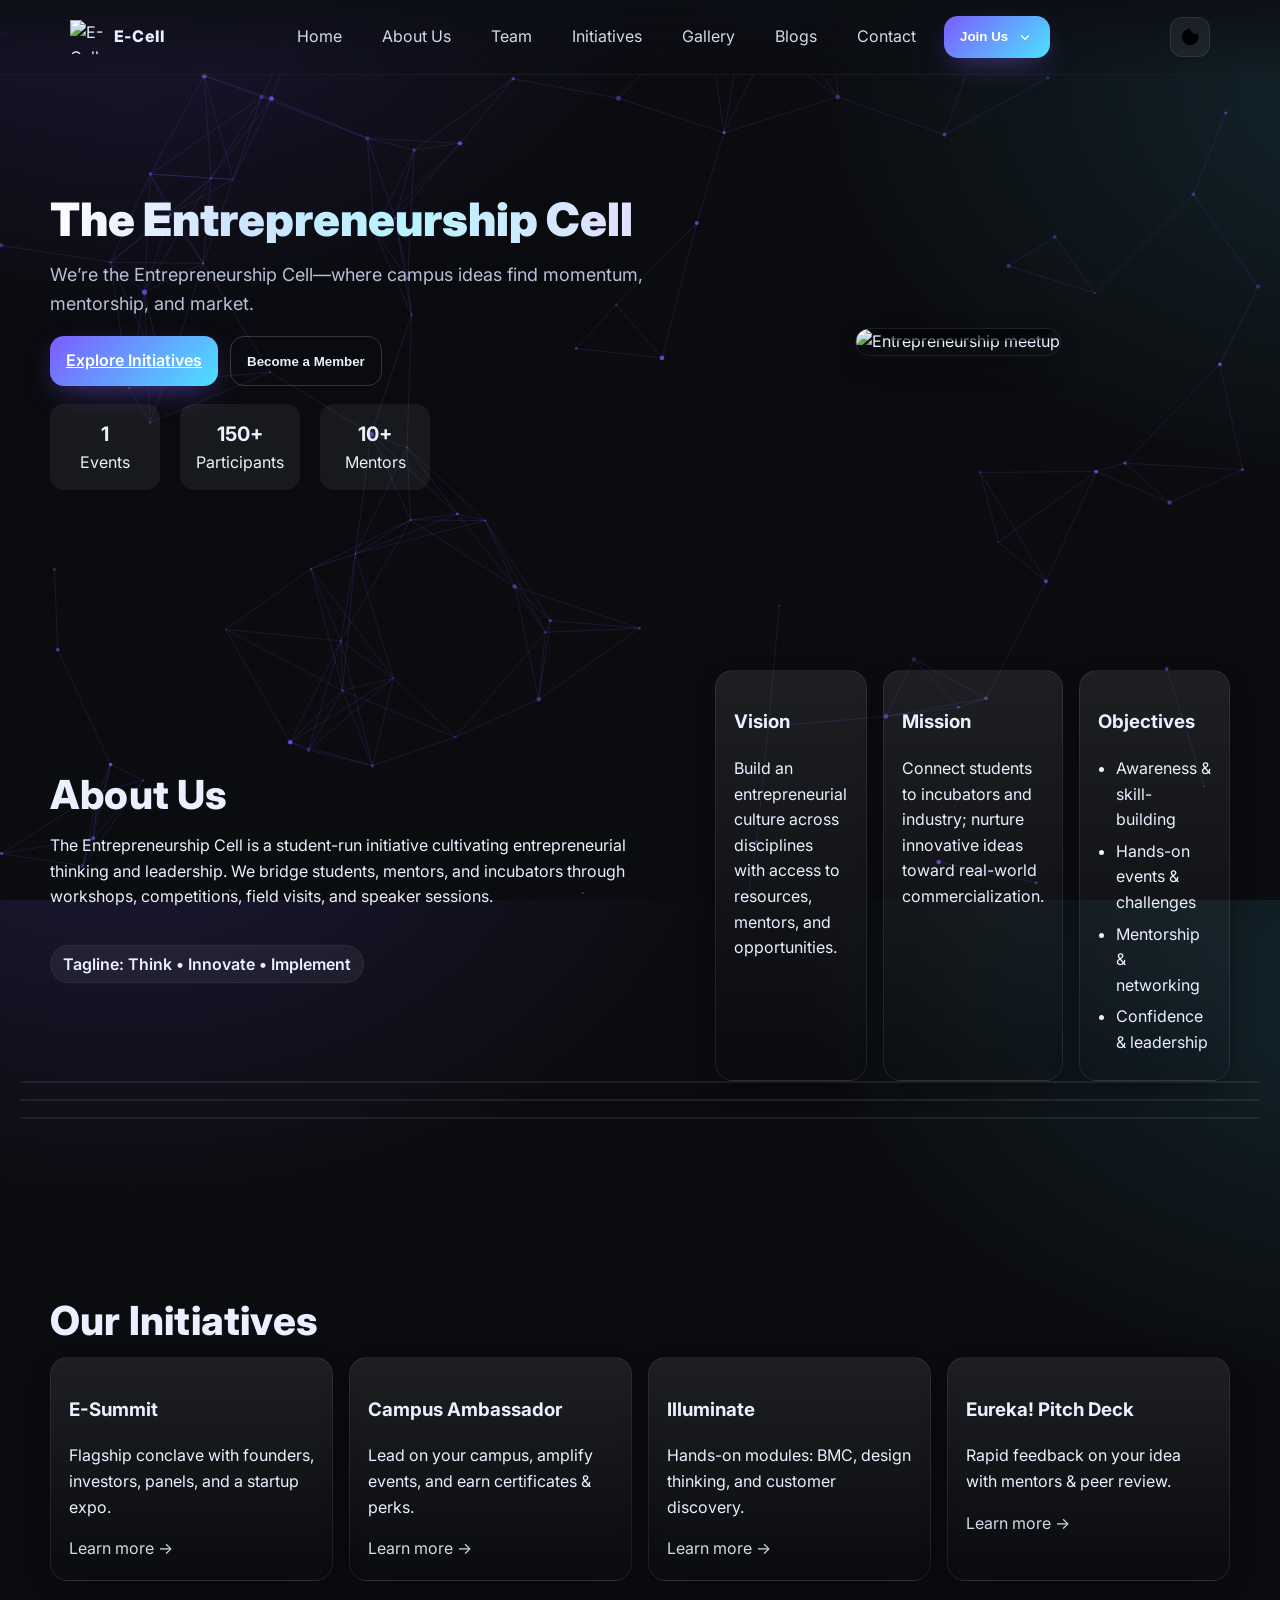
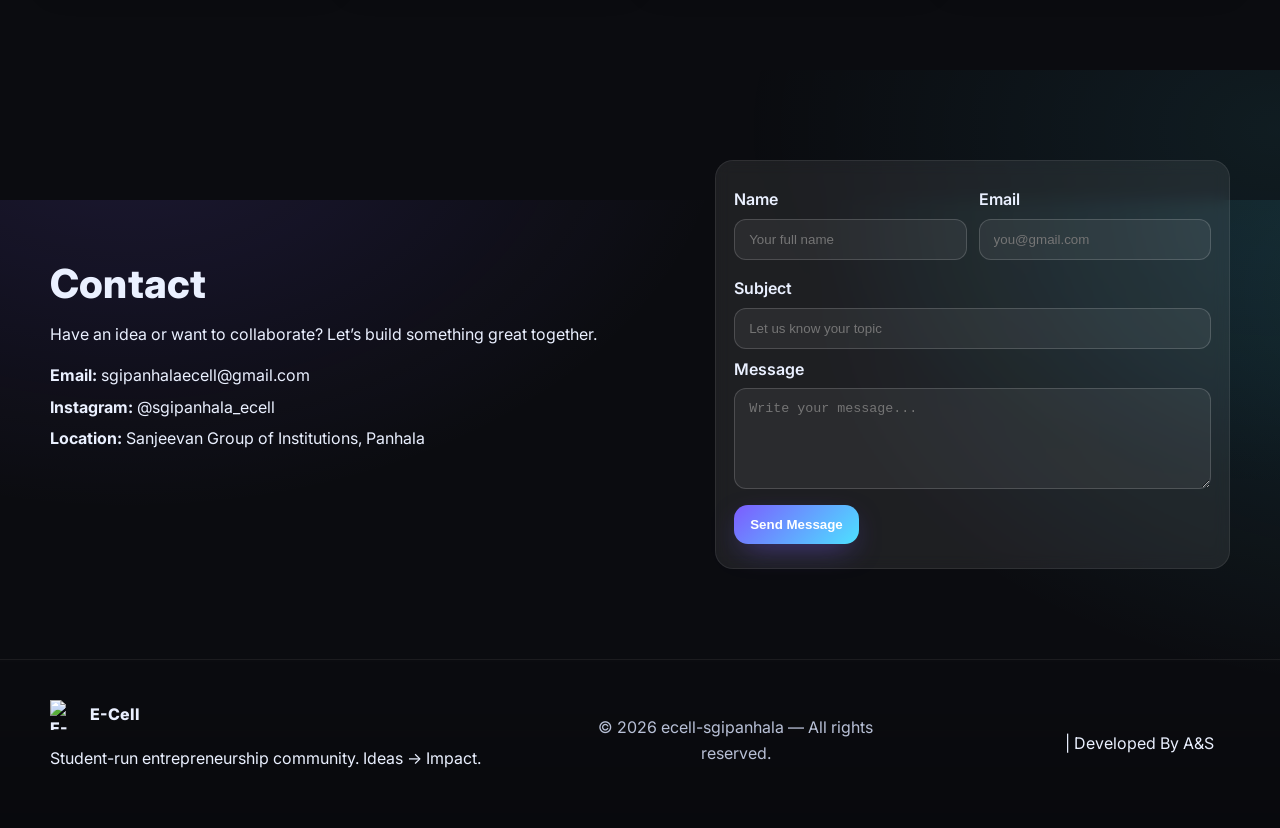
==== index.html @ 6996efe9 "ecell-web" ====
<!DOCTYPE html>
<html lang="en">
<head>
  <meta charset="utf-8" />
  <meta name="viewport" content="width=device-width,initial-scale=1" />
  <title>E-Cell | SGI Panhala </title>
  <meta name="description" content="Entrepreneurship Cell — nurturing innovators, building founders." />
  <link rel="preconnect" href="https://fonts.gstatic.com" crossorigin>
  <link href="https://fonts.googleapis.com/css2?family=Inter:wght@300;400;500;600;700;800&family=Plus+Jakarta+Sans:wght@400;500;600;700;800&display=swap" rel="stylesheet">
  <link rel="stylesheet" href="styabout.css" />
  <link rel="icon" href="https://akcloud2025data.2kool4u.net/img/logo.jpeg" />
</head>

<body>
  <!-- Preloader -->
  <div id="preloader" aria-hidden="true">
    <div class="preloader-inner">
      <div class="logo-spin">
        <!-- Replace with your logo -->
        <img src="https://sgipanhalae-cell.wuaze.com/img/logo.jpeg" alt="E-Cell Logo" />
      </div>
      <div class="bar"><span></span></div>
      <p>Launching ideas…</p>
    </div>
  </div>

  <!-- Background Particles -->
  <canvas id="bg-particles" aria-hidden="true"></canvas>

  <!-- Header / Navbar -->
  <header class="site-header">
    <div class="nav-wrap">
      <a href="#home" class="brand">
        <img src="https://akcloud2025data.2kool4u.net/img/logo.jpeg" alt="E-Cell" class="brand-logo" />
        <span class="brand-text">E-Cell</span>
      </a>

      <nav id="nav" class="nav">
        <a href="#home" class="nav-link">Home</a>
        <a href="#about" class="nav-link">About Us</a>
        <a href="https://ecell-sgipanhala.wuaze.com" class="nav-link">Team</a>
        <a href="#initiatives" class="nav-link">Initiatives</a>
        <a href="html/Gallery/Gallery.html" class="nav-link">Gallery</a>
        <a href="html/Blog/Blog.html" class="nav-link">Blogs</a>
        <a href="#contact" class="nav-link">Contact</a>

        <!-- Join dropdown -->
        <div class="dropdown">
          <button class="btn btn-primary dropdown-toggle" id="joinDropdown" aria-expanded="false">
            Join Us
            <svg viewBox="0 0 24 24" class="icon"><path d="M7 10l5 5 5-5"/></svg>
          </button>
          <div class="dropdown-menu" aria-labelledby="joinDropdown">
            <button class="dropdown-item" data-open-auth="login">Login</button>
            <button class="dropdown-item" data-open-auth="register">Register</button>
          </div>
        </div>
      </nav>

      <div class="header-actions">
        <button id="themeToggle" class="icon-btn" aria-label="Toggle theme" title="Toggle theme">
          <svg viewBox="0 0 24 24" class="icon theme-icon">
            <path d="M12 3a9 9 0 108.485 5.657A7 7 0 0112 3z"/>
          </svg>
        </button>

        <button id="hamburger" class="icon-btn hamburger" aria-label="Open menu">
          <span></span><span></span><span></span>
        </button>
      </div>
    </div>
  </header>

  <!-- Hero -->
  <section id="home" class="section hero" data-reveal>
    <div class="hero-inner container">
      <div class="hero-content">
        <h1 class="gradient-title">
     The Entrepreneurship Cell 
        </h1>
        <p class="lead">
          We’re the Entrepreneurship Cell—where campus ideas find momentum, mentorship, and market.
        </p>
        <div class="hero-cta">
          <a href="#initiatives" class="btn btn-primary">Explore Initiatives</a>
          <button class="btn btn-ghost" data-open-auth="register">Become a Member</button>
        </div>
        <ul class="hero-stats">
          <li><strong>1</strong><span>Events</span></li>
          <li><strong>150+</strong><span>Participants</span></li>
          <li><strong>10+</strong><span>Mentors</span></li>
        </ul>
      </div>
      <div class="hero-visual">
        <!-- Suggestion: replace with a campus/e-summit photo -->
        <div class="hero-card tilt" data-reveal>
          <img src="https://akcloud2025data.2kool4u.net/img/logo.jpeg" alt="Entrepreneurship meetup" />
          <div class="badge">Think. Innovate. <span>Implement.</span></div>
        </div>
      </div>
    </div>
  </section>

  <!-- About -->
  <section id="about" class="section" data-reveal>
    <div class="container grid-2">
      <div>
        <h2 class="section-title">About Us</h2>
        <p>
          The Entrepreneurship Cell is a student-run initiative cultivating entrepreneurial thinking and leadership.
          We bridge students, mentors, and incubators through workshops, competitions, field visits, and speaker sessions.
        </p>
        <!--<div class="pill-list">
          <span class="pill">Vision: A thriving campus startup ecosystem</span>
          <span class="pill">Mission: From ideas to impact</span> -->
          <br>
          <span class="pill">Tagline: Think • Innovate • Implement</span>
        </div>
        <div class="cards trio">
          <article class="info-card" data-reveal>
            <h3>Vision</h3>
            <p>Build an entrepreneurial culture across disciplines with access to resources, mentors, and opportunities.</p>
          </article>
          <article class="info-card" data-reveal>
            <h3>Mission</h3>
            <p>Connect students to incubators and industry; nurture innovative ideas toward real-world commercialization.</p>
          </article>
          <article class="info-card" data-reveal>
            <h3>Objectives</h3>
            <ul class="checklist">
              <li>Awareness & skill-building</li>
              <li>Hands-on events & challenges</li>
              <li>Mentorship & networking</li>
              <li>Confidence & leadership</li>
            </ul>
          </article>
        </div>
      </div>
      <div class="about-media">
        <div class="stacked-photos">
          <img src="" alt="" data-reveal />
          <img src="assets/about-2.jpg" alt="" data-reveal />
          <img src="assets/about-3.jpg" alt="" data-reveal />
        </div>
      </div>
    </div>
  </section>

  <!-- Initiatives -->
  <section id="initiatives" class="section" data-reveal>
    <div class="container">
      <h2 class="section-title"> Our Initiatives</h2>
      <div class="cards quad">
        <article class="initiative-card tilt" data-reveal>
          <h3>E-Summit</h3>
          <p>Flagship conclave with founders, investors, panels, and a startup expo.</p>
          <a href="https://www.ecell.in/esummit/events" class="text-link">Learn more →</a>
        </article>
        <article class="initiative-card tilt" data-reveal>
          <h3>Campus Ambassador</h3>
          <p>Lead on your campus, amplify events, and earn certificates & perks.</p>
          <a href="#" class="text-link">Learn more →</a>
        </article>
        <article class="initiative-card tilt" data-reveal>
          <h3>Illuminate</h3>
          <p>Hands-on modules: BMC, design thinking, and customer discovery.</p>
          <a href="https://www.ecell.in/illuminate/#about" class="text-link">Learn more →</a>
        </article>
        <article class="initiative-card tilt" data-reveal>     
          <h3>Eureka! Pitch Deck</h3>
          <p>Rapid feedback on your idea with mentors & peer review.</p>
          <a href="https://www.ecell.in/eureka" class="text-link">Learn more →</a>
        </article>
      </div>
    </div>
  </section>

  <!-- Gallery 
  <section id="gallery" class="section" data-reveal>
    <div class="container">
      <h2 class="section-title">Gallery</h2>
      <div class="masonry">
        
        <img src="logo.jpeg" alt="Event" />
        <img src="anu.jpg" alt="Workshop" />
        <img src="assets/g3.jpg" alt="Talk" />
        <img src="assets/g4.jpg" alt="Team" />
        <img src="assets/g5.jpg" alt="Expo" />
        <img src="assets/g6.jpg" alt="Winners" />
      </div>
    </div>
  </section>
-->
  <!-- Blogs -->
   <!-- upcoming blog 
  <section id="blogs" class="section" data-reveal>
    <div class="container">
      <h2 class="section-title">Blogs & Periodicals</h2>
      <div class="cards tri">
        <article class="blog-card" data-reveal>
          <a href="#" class="thumb">
            <img src="assets/b1.jpg" alt="Blog 1">
          </a>
          <div class="blog-content">
            <a href="#" class="chip">Insights</a>
            <h3><a href="#">Validating Your Idea in 7 Days</a></h3>
            <p>From hypotheses to customer interviews—ship a test fast.</p>
            <a href="#" class="text-link">Read →</a>
          </div>
        </article>

        <article class="blog-card" data-reveal>
          <a href="#" class="thumb">
            <img src="assets/b2.jpg" alt="Blog 2">
          </a>
          <div class="blog-content">
            <a href="#" class="chip">How-To</a>
            <h3><a href="#">Pitch that Persuades</a></h3>
            <p>Structure, story, and slides that hold investor attention.</p>
            <a href="#" class="text-link">Read →</a>
          </div>
        </article>

        <article class="blog-card" data-reveal>
          <a href="#" class="thumb">
            <img src="assets/b3.jpg" alt="Blog 3">
          </a>
          <div class="blog-content">
            <a href="#" class="chip">Community</a>
            <h3><a href="#">How We Built E-Summit</a></h3>
            <p>A behind-the-scenes look at planning, partners, and execution.</p>
            <a href="#" class="text-link">Read →</a>
          </div>
        </article>
      </div>
    </div>
  </section>
-->
  <!-- Contact -->
  <section id="contact" class="section contact" data-reveal>
    <div class="container grid-2">
      <div>
        <h2 class="section-title">Contact</h2>
        <p>
          Have an idea or want to collaborate? Let’s build something great together.
        </p>
        <ul class="contact-list">
          <li><strong>Email:</strong> sgipanhalaecell@gmail.com</li>
          <li><strong>Instagram:</strong> @sgipanhala_ecell</li>
          <li><strong>Location:</strong> Sanjeevan Group of Institutions, Panhala </li>
        </ul>
      </div>
      <form class="contact-form" id="contactForm" novalidate>
        <div class="form-row">
          <label>Name
            <input type="text" name="name" placeholder="Your full name" required />
          </label>
          <label>Email
            <input type="email" name="email" placeholder="you@gmail.com" required />
          </label>
        </div>
        <label>Subject
          <input type="text" name="subject" placeholder="Let us know your topic" required />
        </label>
        <label>Message
          <textarea name="message" rows="5" placeholder="Write your message..." required></textarea>
        </label>
        <button class="btn btn-primary" type="submit">Send Message</button>
        <p class="form-note" id="formNote" role="status" aria-live="polite"></p>
      </form>
    </div>
  </section>

  <!-- Footer -->
  <footer class="site-footer">
    <div class="container footer-grid">
      <div>
        <a class="brand footer-brand" href="#home">
          <img src="https://akcloud2025data.2kool4u.net/img/logo.jpeg" alt="E-Cell" />
          <span>E-Cell</span>
        </a>
        <p class="muted">Student-run entrepreneurship community. Ideas → Impact.</p>
      </div>

      <!--
      <div class="links">
        <a href="#about">About</a>
        <a href="#initiatives">Initiatives</a>
        <a href="html/Gallery/Gallery.html">Gallery</a>
        <a href="html/Blog/Blog.html">Blogs</a>
        <a href="#contact">Contact</a>
      </div> 
      <div class="cta">
        <button class="btn btn-ghost" data-open-auth="login">Login</button>
        <button class="btn btn-primary" data-open-auth="register">Register</button>
      </div>
    </div> -->
    <p class="tiny">© <span id="year"></span> ecell-sgipanhala — All rights reserved.</p>
    <p style="margin-left:170px ;">| Developed By A&S</p>
  </footer>

  <!-- Auth Modal -->
  <div id="authModal" class="modal" aria-hidden="true" role="dialog" aria-modal="true" aria-labelledby="authTitle">
    <div class="modal-overlay" data-close-modal></div>
    <div class="modal-card tilt">
      <button class="icon-btn modal-close" aria-label="Close" data-close-modal>
        <svg viewBox="0 0 24 24" class="icon"><path d="M18 6L6 18M6 6l12 12"/></svg>
      </button>

      <div class="auth-tabs">
        <button class="auth-tab active" data-auth-tab="login">Login</button>
        <button class="auth-tab" data-auth-tab="register">Register</button>
      </div>

      <div class="auth-panels">
        <!-- Login -->
        <form class="auth-panel active" id="loginForm" novalidate>
          <h3 id="authTitle">Welcome back</h3>
          <label>Email
            <input type="email" name="email" placeholder="you@gmail.com" required>
          </label>
          <label>Password
            <input type="password" name="password" placeholder="••••••••" minlength="6" required>
          </label>
          <button class="btn btn-primary w-100" type="submit">Login</button>
          <p class="form-note small" id="loginNote"></p>
        </form>

        <!-- Register -->
        <form class="auth-panel" id="registerForm" novalidate>
          <h3>Create your account</h3>
          <div class="form-row">
            <label>First Name
              <input type="text" name="firstName" required>
            </label>
            <label>Last Name
              <input type="text" name="lastName" required>
            </label>
          </div>
          <label>College Email
            <input type="email" name="email" placeholder="you@gmail.com" required>
          </label>
          <label>Password
            <input type="password" name="password" placeholder="Min 6 characters" minlength="6" required>
          </label>
          <label class="checkbox">
            <input type="checkbox" required>
            <span>I agree to the community guidelines</span>
          </label>
          <button class="btn btn-primary w-100" type="submit">Create Account</button>
          <p class="form-note small" id="registerNote"></p>
        </form>
      </div>
    </div>
  </div>

  <!-- Floating toasts -->
  <div id="toast" class="toast" aria-live="polite" aria-atomic="true"></div>

  <script src="scriptabout.js"></script>
</body>
</html>
---- styabout.css ----
:root{
  --bg: #0b0c10;
  --surface: rgba(255,255,255,0.06);
  --glass: rgba(255,255,255,0.08);
  --text: #eaf0ff;
  --muted: #b8c0d6;
  --primary: #7c5cff;         /* brand accent */
  --primary-2: #4de1ff;       /* gradient partner */
  --success: #4cd964;
  --danger: #ff6b6b;
  --shadow: 0 10px 30px -10px rgba(0,0,0,.6);
  --radius: 18px;
  --radius-sm: 12px;
  --radius-lg: 28px;
  --transition: 260ms cubic-bezier(.22,1,.36,1);
}

/* Light theme */
:root.light{
  --bg: #f7f8fc;
  --surface: rgba(0,0,0,0.06);
  --glass: rgba(255,255,255,0.7);
  --text: #0d1224;
  --muted: #475070;
  --shadow: 0 10px 30px -10px rgba(18,26,37,.2);
}

*{box-sizing:border-box}
html,body{height:100%}
html{scroll-behavior:smooth}
body{
  margin:0;
  font-family: "Inter","Plus Jakarta Sans",system-ui,-apple-system,Segoe UI,Roboto,Arial,sans-serif;
  background: radial-gradient(1200px 800px at 10% -10%, rgba(124,92,255,.15), transparent 50%),
              radial-gradient(1200px 800px at 110% 10%, rgba(77,225,255,.12), transparent 50%),
              var(--bg);
  color:var(--text);
  line-height:1.6;
  overflow-x:hidden;
}

/* Preloader */
#preloader{
  position:fixed;inset:0;display:grid;place-items:center;
  background:rgba(7,8,12,.8);backdrop-filter: blur(8px);
  z-index:9999; transition: opacity var(--transition), visibility var(--transition);
}
#preloader.hidden{opacity:0;visibility:hidden}
.preloader-inner{display:flex;flex-direction:column;align-items:center;gap:16px}
.preloader-inner img{width:64px;height:64px;filter:drop-shadow(0 8px 24px rgba(0,0,0,.4))}
.logo-spin{animation:spin 1.6s linear infinite}
.bar{width:220px;height:6px;background:rgba(255,255,255,.15);border-radius:999px;overflow:hidden}
.bar span{display:block;height:100%;width:40%;border-radius:999px;background:linear-gradient(90deg,var(--primary),var(--primary-2));animation:slide 1.2s ease-in-out infinite}
@keyframes slide{0%{margin-left:-40%}50%{margin-left:60%}100%{margin-left:110%}}
@keyframes spin{to{transform:rotate(360deg)}}

/* Background particles canvas */
#bg-particles{position:fixed;inset:0;z-index:-1}

/* Header */
.site-header{
  position:sticky;top:0;z-index:50;
  background:linear-gradient(180deg, rgba(12,14,20,.85), rgba(12,14,20,.35) 60%, transparent);
  backdrop-filter: blur(10px);
  border-bottom:1px solid rgba(255,255,255,.06);
}
:root.light .site-header{
  background:linear-gradient(180deg, rgba(255,255,255,.85), rgba(255,255,255,.5) 60%, transparent);
  border-bottom:1px solid rgba(0,0,0,.06);
}
.nav-wrap{
  max-width:1180px;margin:0 auto;padding:14px 20px;
  display:flex;align-items:center;gap:16px;justify-content:space-between;
}
.brand{display:flex;align-items:center;gap:10px;text-decoration:none;color:var(--text)}
.brand-logo{width:34px;height:34px}
.brand-text{font-weight:800;letter-spacing:.2px}

.nav{display:flex;align-items:center;gap:16px}
.nav-link{
  padding:10px 12px;border-radius:12px;text-decoration:none;color:var(--text);
  opacity:.9;transition: all var(--transition);
}
.nav-link:hover{background:var(--surface);transform:translateY(-1px)}
.header-actions{display:flex;align-items:center;gap:10px}

.icon-btn{
  display:grid;place-items:center;width:40px;height:40px;border-radius:12px;
  background:var(--surface);border:1px solid rgba(255,255,255,.08);
  transition:transform var(--transition), background var(--transition), border var(--transition);
  cursor:pointer;
}
:root.light .icon-btn{border-color: rgba(0,0,0,.08)}
.icon-btn:hover{transform:translateY(-1px);background:var(--glass)}
.icon{width:22px;height:22px;fill:none;stroke:currentColor;stroke-width:2}
.theme-icon{stroke-width:0;fill:currentColor}

/* Hamburger */
.hamburger{display:none;gap:5px}
.hamburger span{display:block;width:18px;height:2px;background:currentColor;border-radius:2px}

/* Buttons */
.btn{--btn-bg:var(--primary);--btn-text:#fff;
  display:inline-flex;align-items:center;gap:8px;
  padding:12px 16px;border:none;border-radius:14px;background:var(--btn-bg);color:var(--btn-text);
  font-weight:600;cursor:pointer;transition: transform var(--transition), box-shadow var(--transition), opacity var(--transition);
  box-shadow:0 10px 30px -10px rgba(124,92,255,.6);
}
.btn:hover{transform:translateY(-1px)}
.btn:active{transform:translateY(0)}
.btn-ghost{
  --btn-bg:transparent;--btn-text:var(--text);
  border:1px solid rgba(255,255,255,.18);box-shadow:none;background:transparent
}
:root.light .btn-ghost{border-color: rgba(0,0,0,.12)}
.btn-primary{--btn-bg: linear-gradient(135deg, var(--primary), var(--primary-2));}

/* Dropdown */
.dropdown{position:relative}
.dropdown-toggle{
  display:flex;align-items:center;gap:8px
}
.dropdown .icon{width:18px;height:18px}
.dropdown-menu{
  position:absolute;right:0;top:calc(100% + 8px);min-width:180px;
  background:rgba(18,20,28,.94);backdrop-filter: blur(10px);
  border:1px solid rgba(255,255,255,.08);border-radius:14px;padding:6px;opacity:0;visibility:hidden;transform:translateY(8px);
  transition: all var(--transition); box-shadow: var(--shadow);
}
:root.light .dropdown-menu{background:rgba(255,255,255,.95);border-color: rgba(0,0,0,.08)}
.dropdown.open .dropdown-menu{opacity:1;visibility:visible;transform:translateY(0)}
.dropdown-item{
  width:100%;text-align:left;padding:10px 12px;border-radius:10px;background:transparent;border:none;color:var(--text);cursor:pointer;
}
.dropdown-item:hover{background:var(--surface)}

/* Sections */
.section{padding:90px 20px}
.container{max-width:1180px;margin:0 auto}
.section-title{
  font-size:clamp(26px,3.2vw,40px);line-height:1.1;margin:0 0 14px;font-weight:800;
  letter-spacing:.2px;
}
.lead{font-size:1.125rem;color:var(--muted);max-width:60ch}
.grid-2{display:grid;grid-template-columns:1.1fr .9fr;gap:36px;align-items:center}
@media (max-width: 980px){.grid-2{grid-template-columns:1fr}}

.hero{padding-top:120px}
.gradient-title{
  font-size:clamp(46px,3vw,64px);line-height:1.05;margin:0 0 10px;font-weight:950;
  background:linear-gradient(90deg, #fff, #cfe3ff 30%, #b7f4ff 60%, #e7defe);
  -webkit-background-clip:text;background-clip:text;color:transparent;
}
:root.light .gradient-title{background:linear-gradient(90deg,#1b2337,#2b3970 30%,#0b5b6d 60%,#3e2b8f);color:transparent}
.hero-inner{display:grid;grid-template-columns:1.05fr .95fr;gap:36px;align-items:center}
.hero-cta{display:flex;gap:12px;flex-wrap:wrap;margin-top:16px}
.hero-stats{display:flex;gap:20px;padding:0;margin:18px 0 0;list-style:none}
.hero-stats li{background:var(--surface);padding:14px 16px;border-radius:14px;text-align:center;min-width:110px}
.hero-stats strong{display:block;font-size:1.25rem}
.hero-visual{display:grid;place-items:center}
.hero-card{position:relative;overflow:hidden;border-radius:var(--radius-lg);box-shadow:var(--shadow);border:1px solid rgba(255,255,255,.08)}
.hero-card img{display:block;width:100%;height:auto;object-fit:cover}
.badge{position:absolute;left:14px;bottom:14px;background:rgba(0,0,0,.55);padding:8px 12px;border-radius:999px;font-size:.85rem}
:root.light .badge{background:rgba(255,255,255,.85);color:#111}

.pill-list{display:flex;gap:10px;flex-wrap:wrap;margin:16px 0}
.pill{background:var(--surface);border:1px solid rgba(255,255,255,.06);padding:8px 12px;border-radius:999px;font-weight:600}
.cards{display:grid;gap:16px}
.cards.trio{grid-template-columns:repeat(3,1fr)}
.cards.tri{grid-template-columns:repeat(3,1fr)}
.cards.quad{grid-template-columns:repeat(4,1fr)}
@media (max-width: 980px){.cards.trio,.cards.tri{grid-template-columns:1fr 1fr}}
@media (max-width: 760px){.cards.trio,.cards.tri,.cards.quad{grid-template-columns:1fr}}

.info-card,.initiative-card,.blog-card{
  background:linear-gradient(180deg, var(--glass), transparent);
  border:1px solid rgba(255,255,255,.08);
  border-radius:var(--radius);padding:18px;box-shadow:var(--shadow);
  transition: transform var(--transition), border var(--transition), background var(--transition);
}
:root.light .info-card,:root.light .initiative-card,:root.light .blog-card{border-color: rgba(0,0,0,.08)}
.info-card:hover,.initiative-card:hover,.blog-card:hover{transform:translateY(-4px)}
.checklist{padding-left:18px;margin:6px 0 0}
.checklist li{margin:6px 0}

.stacked-photos{display:grid;gap:16px}
.stacked-photos img{border-radius:18px;border:1px solid rgba(255,255,255,.08);box-shadow:var(--shadow)}

/* Masonry gallery */
.masonry{
  columns: 4 260px; column-gap:16px;
}
.masonry img{
  width:100%;margin:0 0 16px;border-radius:16px;display:block;break-inside:avoid;
  border:1px solid rgba(255,255,255,.08);box-shadow:var(--shadow)
}

/* Blog cards */
.blog-card .thumb{display:block;border-radius:14px;overflow:hidden;border:1px solid rgba(255,255,255,.08)}
.blog-card img{width:100%;height:auto;display:block;transition:transform .5s ease}
.blog-card:hover img{transform:scale(1.04)}
.blog-content{padding:10px 2px}
.blog-card .chip{
  display:inline-block;padding:6px 10px;border-radius:999px;background:var(--surface);font-size:.82rem;text-decoration:none;color:var(--text)
}
.blog-card h3{margin:.4rem 0 .2rem;font-size:1.05rem}
.text-link{color:var(--text);opacity:.9;text-decoration:none}
.text-link:hover{opacity:1}

/* Contact */
.contact{background: radial-gradient(900px 600px at 100% 10%, rgba(77,225,255,.08), transparent 60%)}
.contact-list{padding-left:0;list-style:none}
.contact-list li{margin:6px 0}
.contact-form{
  background:var(--glass);backdrop-filter: blur(8px);
  border:1px solid rgba(255,255,255,.08);border-radius:var(--radius);padding:18px;
}
.form-row{display:grid;grid-template-columns:1fr 1fr;gap:12px}
@media (max-width:760px){.form-row{grid-template-columns:1fr}}
label{display:block;font-weight:600;margin:8px 0}
input,textarea{
  width:100%;margin-top:6px;padding:12px 14px;border-radius:12px;border:1px solid rgba(255,255,255,.16);
  background:rgba(255,255,255,.06);color:var(--text);outline:none;transition:border var(--transition), background var(--transition), transform var(--transition);
}
:root.light input,:root.light textarea{background:rgba(0,0,0,.04);border-color: rgba(0,0,0,.12)}
input:focus,textarea:focus{border-color:var(--primary);transform:translateY(-1px)}
.form-note{color:var(--muted);margin:.4rem 0}
.small{font-size:.9rem}
.checkbox{display:flex;align-items:center;gap:10px;margin-top:8px}
.checkbox input{width:auto}

/* Footer */
.site-footer{padding:40px 20px;border-top:1px solid rgba(255,255,255,.08);background:linear-gradient(180deg, transparent, rgba(0,0,0,.2))}
.footer-grid{display:grid;grid-template-columns:1.1fr .6fr .7fr;gap:16px;align-items:center}
@media (max-width:880px){.footer-grid{grid-template-columns:1fr}}
.footer-brand{display:flex;align-items:center;gap:10px;text-decoration:none;color:var(--text);font-weight:800}
.footer-brand img{width:30px;height:30px}
.links{display:flex;gap:12px;flex-wrap:wrap}
.links a{color:var(--text);opacity:.9;text-decoration:none;padding:6px 8px;border-radius:10px}
.links a:hover{background:var(--surface)}
.tiny{text-align:center;color:var(--muted);margin-top:10px}

/* Modal */
.modal{position:fixed;inset:0;display:none;z-index:60}
.modal.show{display:block}
.modal-overlay{position:absolute;inset:0;background:rgba(0,0,0,.6);backdrop-filter: blur(6px);opacity:0;animation:fadeIn .25s forwards}
@keyframes fadeIn{to{opacity:1}}
.modal-card{
  position:relative;max-width:520px;margin:8vh auto;padding:18px;border-radius:20px;background:linear-gradient(180deg, rgba(255,255,255,.1), rgba(255,255,255,0));
  border:1px solid rgba(255,255,255,.14);box-shadow:var(--shadow);
  transform: translateY(30px) rotateX(-8deg); transform-origin: 50% 0; animation: dropIn .5s var(--transition) forwards;
}
@keyframes dropIn{to{transform:translateY(0) rotateX(0)}}
.modal-close{position:absolute;top:12px;right:12px}

.auth-tabs{display:flex;gap:8px;background:var(--surface);padding:6px;border-radius:12px;margin:6px 0 12px}
.auth-tab{
  flex:1;padding:10px;border:none;border-radius:10px;background:transparent;color:var(--text);font-weight:700;cursor:pointer;transition:background var(--transition), transform var(--transition)
}
.auth-tab.active{background:linear-gradient(135deg,var(--primary),var(--primary-2));transform:translateY(-1px)}
.auth-panels{perspective:1000px}
.auth-panel{display:none}
.auth-panel.active{display:block;animation: panelIn .5s var(--transition)}
@keyframes panelIn{from{opacity:0;transform:rotateX(-15deg)}to{opacity:1;transform:rotateX(0)}}
.w-100{width:100%}

/* Reveal Animations */
[data-reveal]{opacity:0;transform:translateY(18px);transition:opacity .7s var(--transition), transform .7s var(--transition)}
[data-reveal].revealed{opacity:1;transform:translateY(0)}
.tilt{transform-style:preserve-3d;will-change:transform}

/* Focus styles */
:focus-visible{outline:2px solid var(--primary);outline-offset:2px}

/* Mobile nav */
@media (max-width:980px){
  .nav{position:fixed;inset:64px 16px auto 16px;display:grid;gap:8px;background:rgba(18,20,28,.94);backdrop-filter: blur(10px);
    border:1px solid rgba(255,255,255,.08);border-radius:16px;padding:10px;transform:translateY(-12px) scale(.98);opacity:0;pointer-events:none;transition:all var(--transition)}
  :root.light .nav{background:rgba(255,255,255,.95);border-color: rgba(0,0,0,.08)}
  .nav.open{opacity:1;pointer-events:auto;transform:translateY(0) scale(1)}
  .hamburger{display:grid}
}

/* ===============================
   Mobile Refinements
   =============================== */

/* Hero Section */
@media (max-width: 760px) {
  .hero-inner {
    grid-template-columns: 1fr;
    gap: 24px;
  }
  .gradient-title {
    font-size: clamp(32px, 8vw, 42px);
  }
  .hero-stats {
    flex-wrap: wrap;
    gap: 12px;
  }
  .hero-stats li {
    flex: 1 1 120px;
    min-width: unset;
    padding: 12px;
  }
  .hero-visual {
    order: -1; /* image comes first on small screens */
  }
}

/* General Typography */
@media (max-width: 480px) {
  .section-title {
    font-size: 1.6rem;
    line-height: 1.2;
  }
  .lead {
    font-size: 1rem;
  }
}

/* Blog Cards */
@media (max-width: 760px) {
  .cards.trio,
  .cards.tri,
  .cards.quad {
    grid-template-columns: 1fr;
  }
  .blog-card h3 {
    font-size: 1rem;
  }
}

/* Masonry Gallery */
@media (max-width: 760px) {
  .masonry {
    columns: 1 100%; /* 1 column on small screens */
  }
}

/* Forms */
@media (max-width: 480px) {
  .form-row {
    grid-template-columns: 1fr;
  }
  input,
  textarea {
    font-size: 0.95rem;
    padding: 10px 12px;
  }
}

/* Footer */
@media (max-width: 880px) {
  .footer-grid {
    grid-template-columns: 1fr;
    text-align: center;
  }
  .links {
    justify-content: center;
  }
}

/* Navbar */
@media (max-width: 980px) {
  .nav-wrap {
    flex-wrap: wrap;
  }
  .brand-text {
    font-size: 1rem;
  }
  .nav-link {
    font-size: 1rem;
    padding: 10px;
  }
  .nav {
    width: 100%;
  }
}
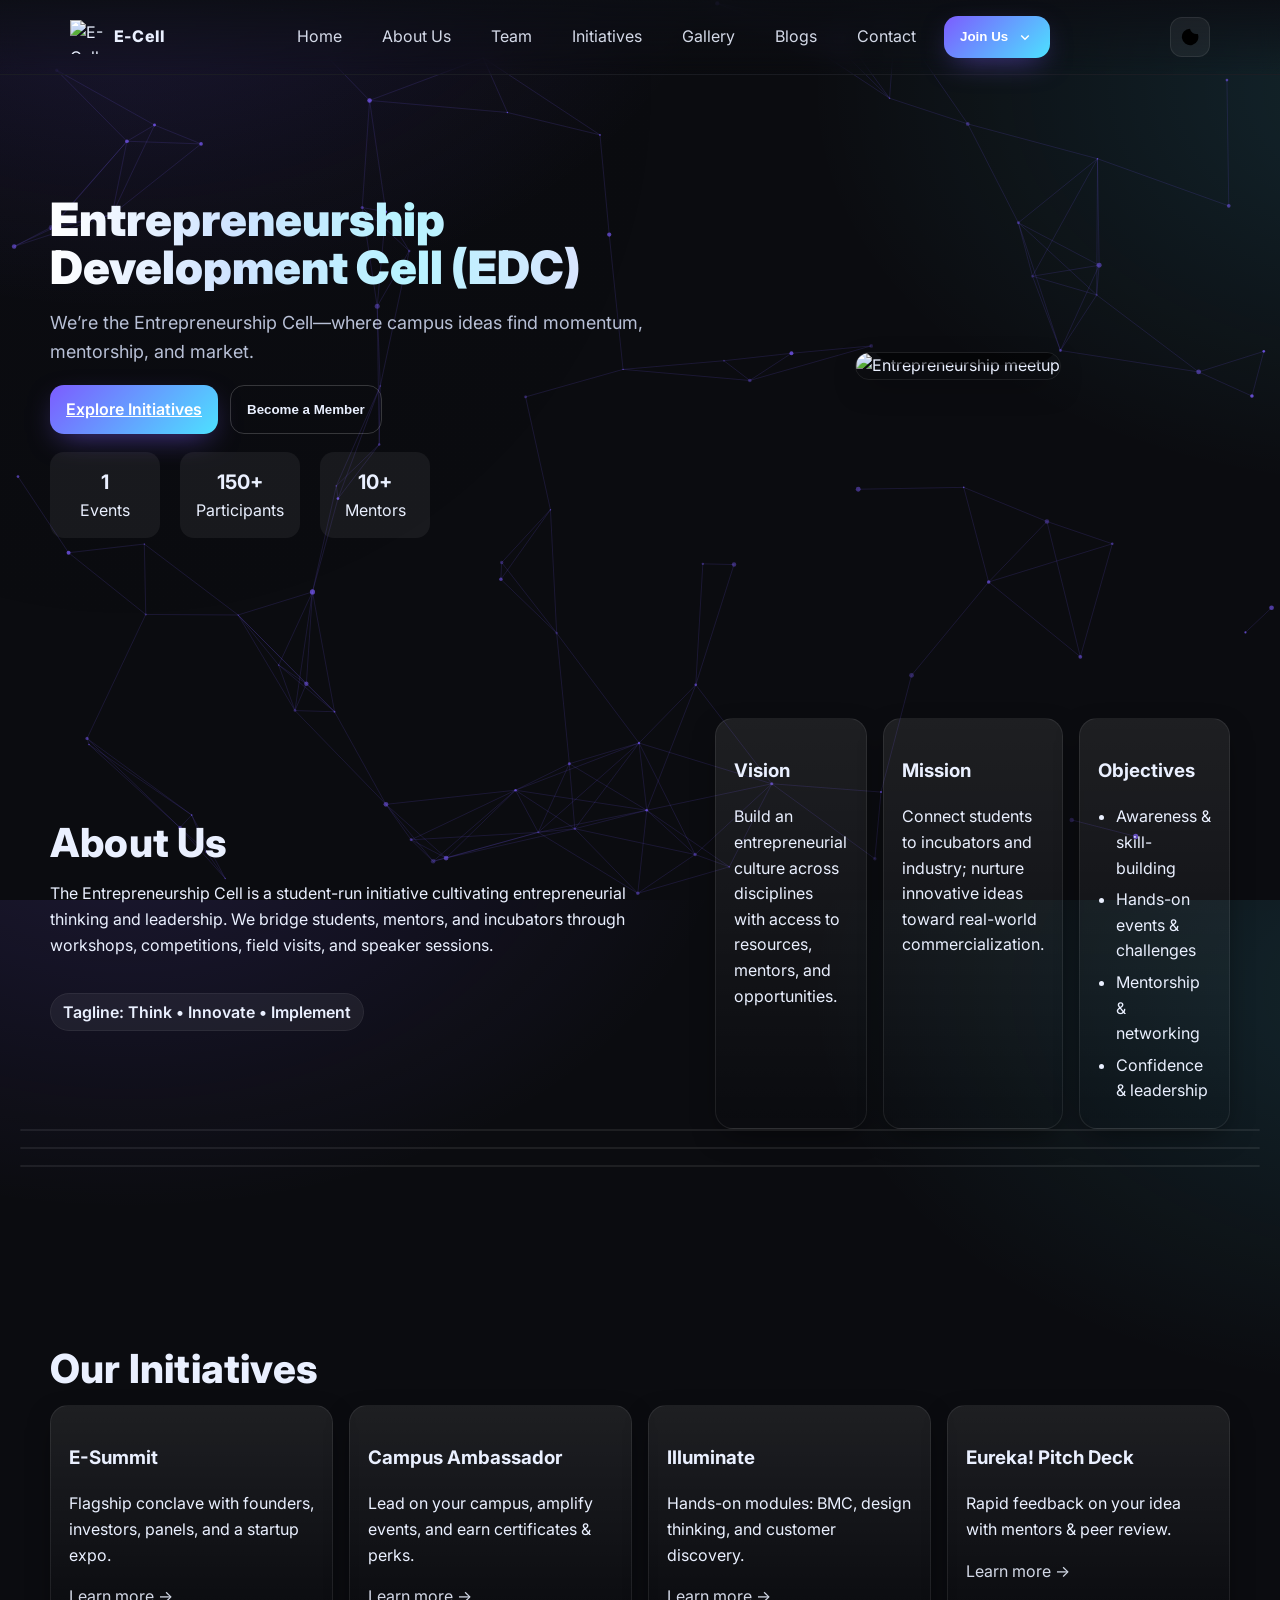
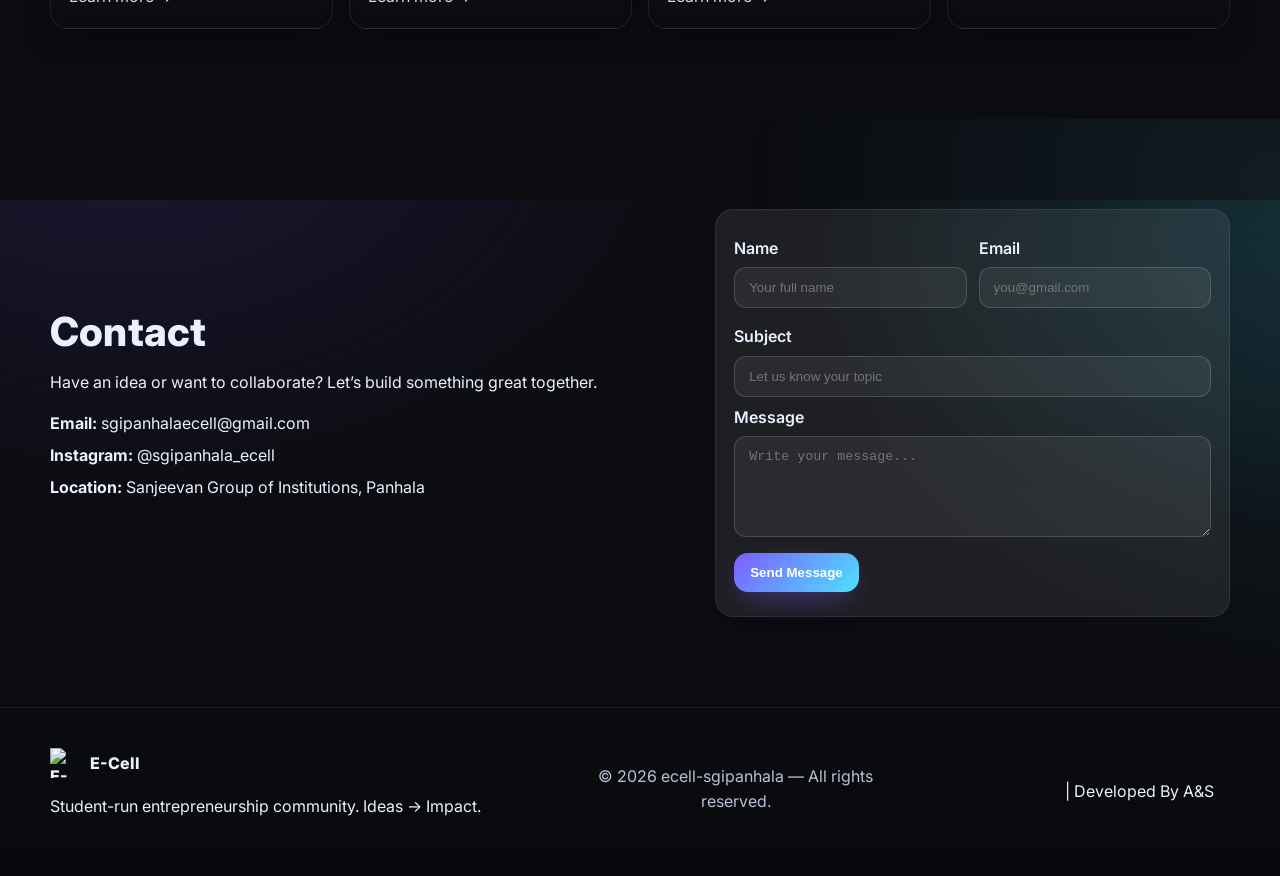
==== commit fbd7e0e8: "name changed" ====
--- a/index.html
+++ b/index.html
@@ -76,7 +76,7 @@
     <div class="hero-inner container">
       <div class="hero-content">
         <h1 class="gradient-title">
-     The Entrepreneurship Cell 
+     Entrepreneurship Development Cell (EDC)
         </h1>
         <p class="lead">
           We’re the Entrepreneurship Cell—where campus ideas find momentum, mentorship, and market.
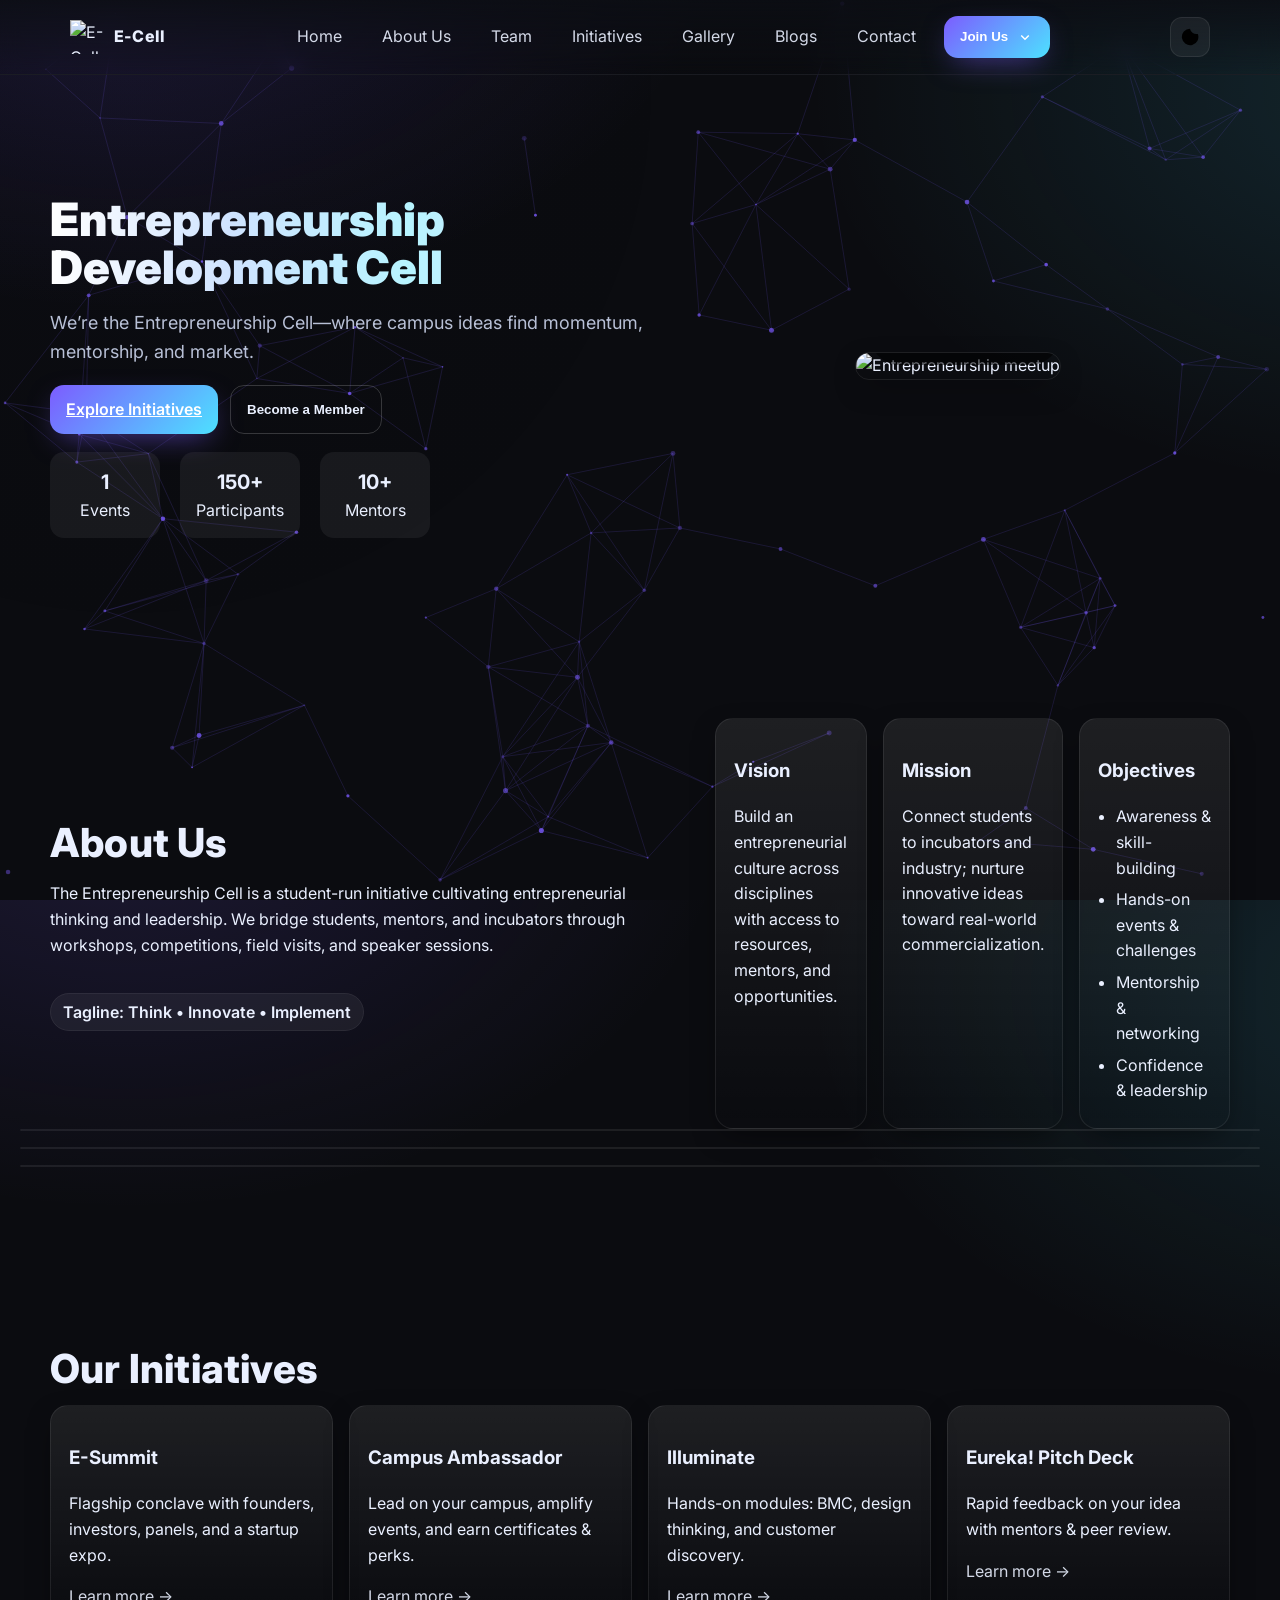
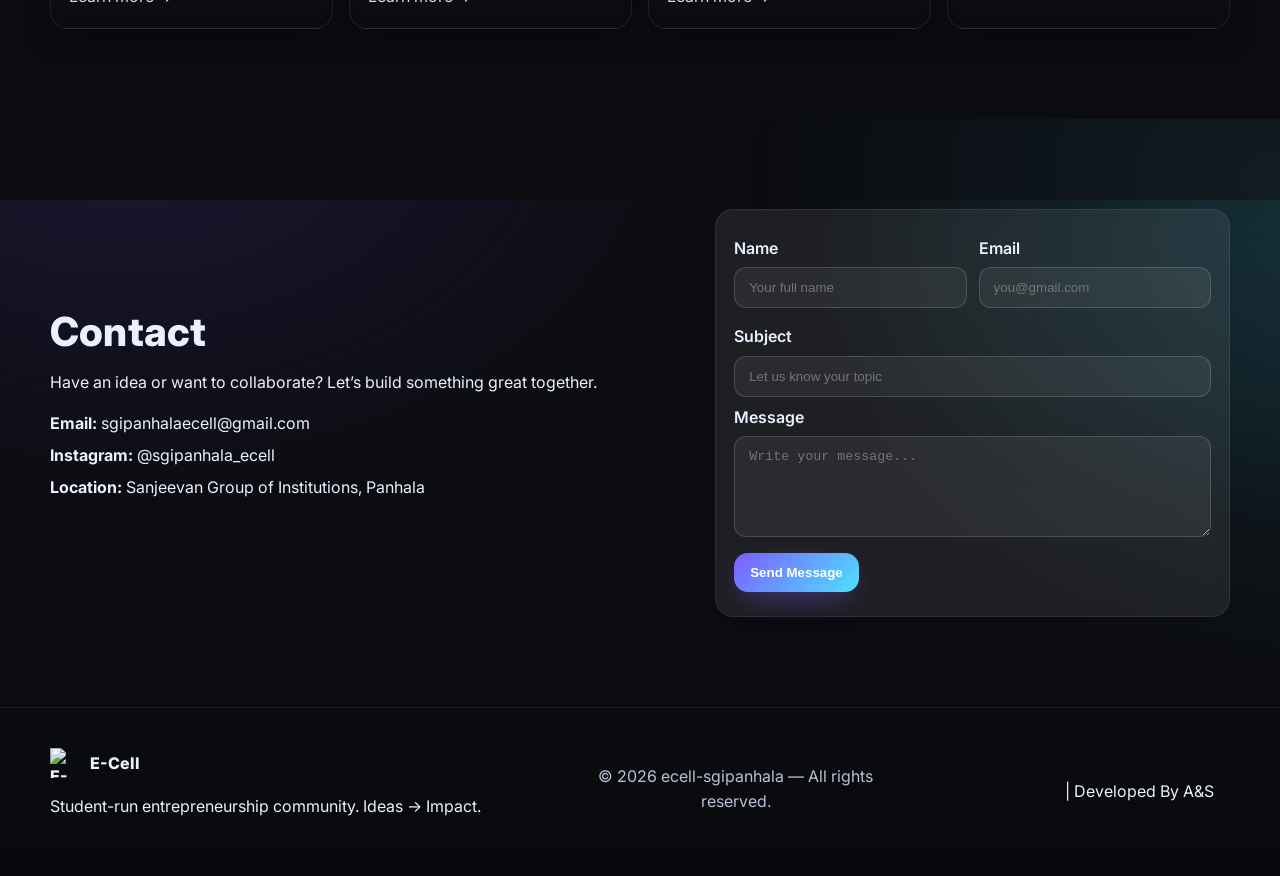
==== commit 61a0c7cb: "name chnage" ====
--- a/index.html
+++ b/index.html
@@ -76,7 +76,7 @@
     <div class="hero-inner container">
       <div class="hero-content">
         <h1 class="gradient-title">
-     Entrepreneurship Development Cell (EDC)
+     Entrepreneurship Development Cell
         </h1>
         <p class="lead">
           We’re the Entrepreneurship Cell—where campus ideas find momentum, mentorship, and market.
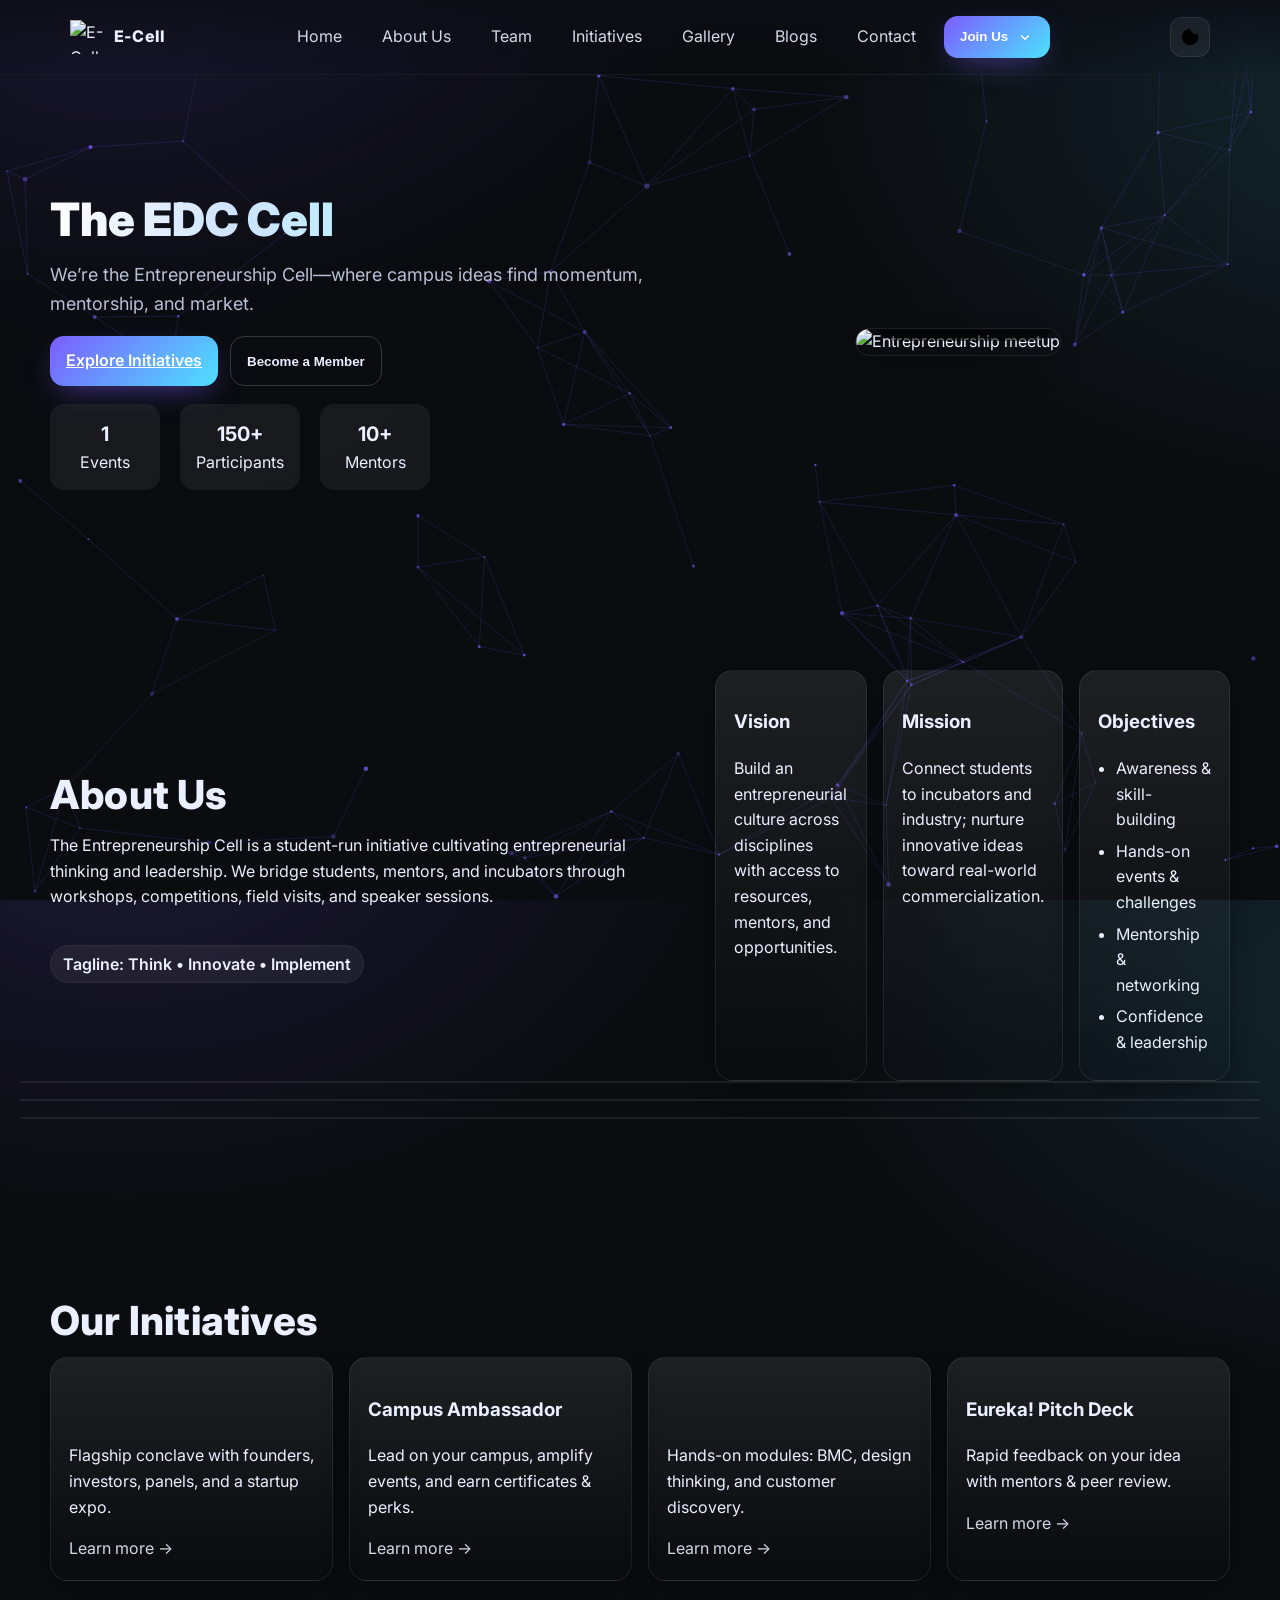
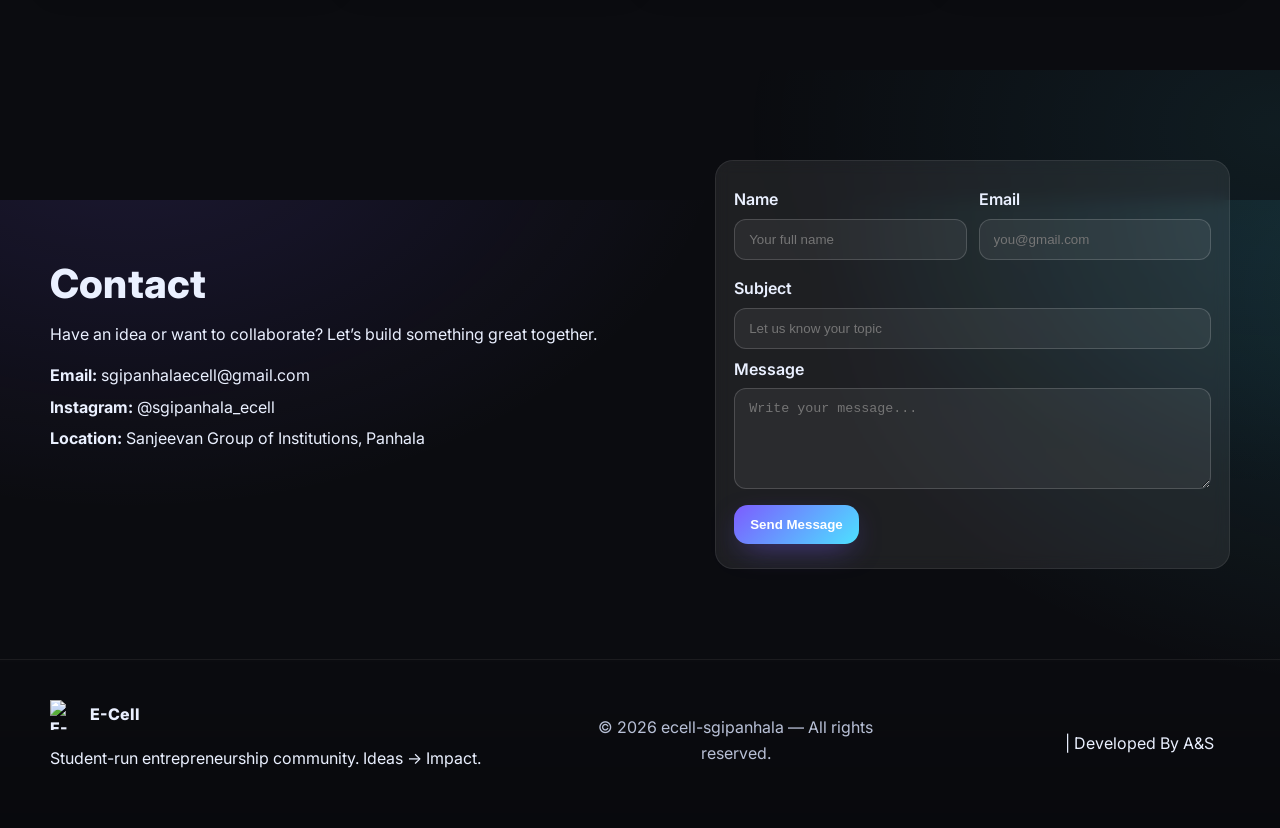
==== commit 7a899ac7: "edc name" ====
--- a/index.html
+++ b/index.html
@@ -76,7 +76,7 @@
     <div class="hero-inner container">
       <div class="hero-content">
         <h1 class="gradient-title">
-     Entrepreneurship Development Cell
+    The EDC Cell
         </h1>
         <p class="lead">
           We’re the Entrepreneurship Cell—where campus ideas find momentum, mentorship, and market.
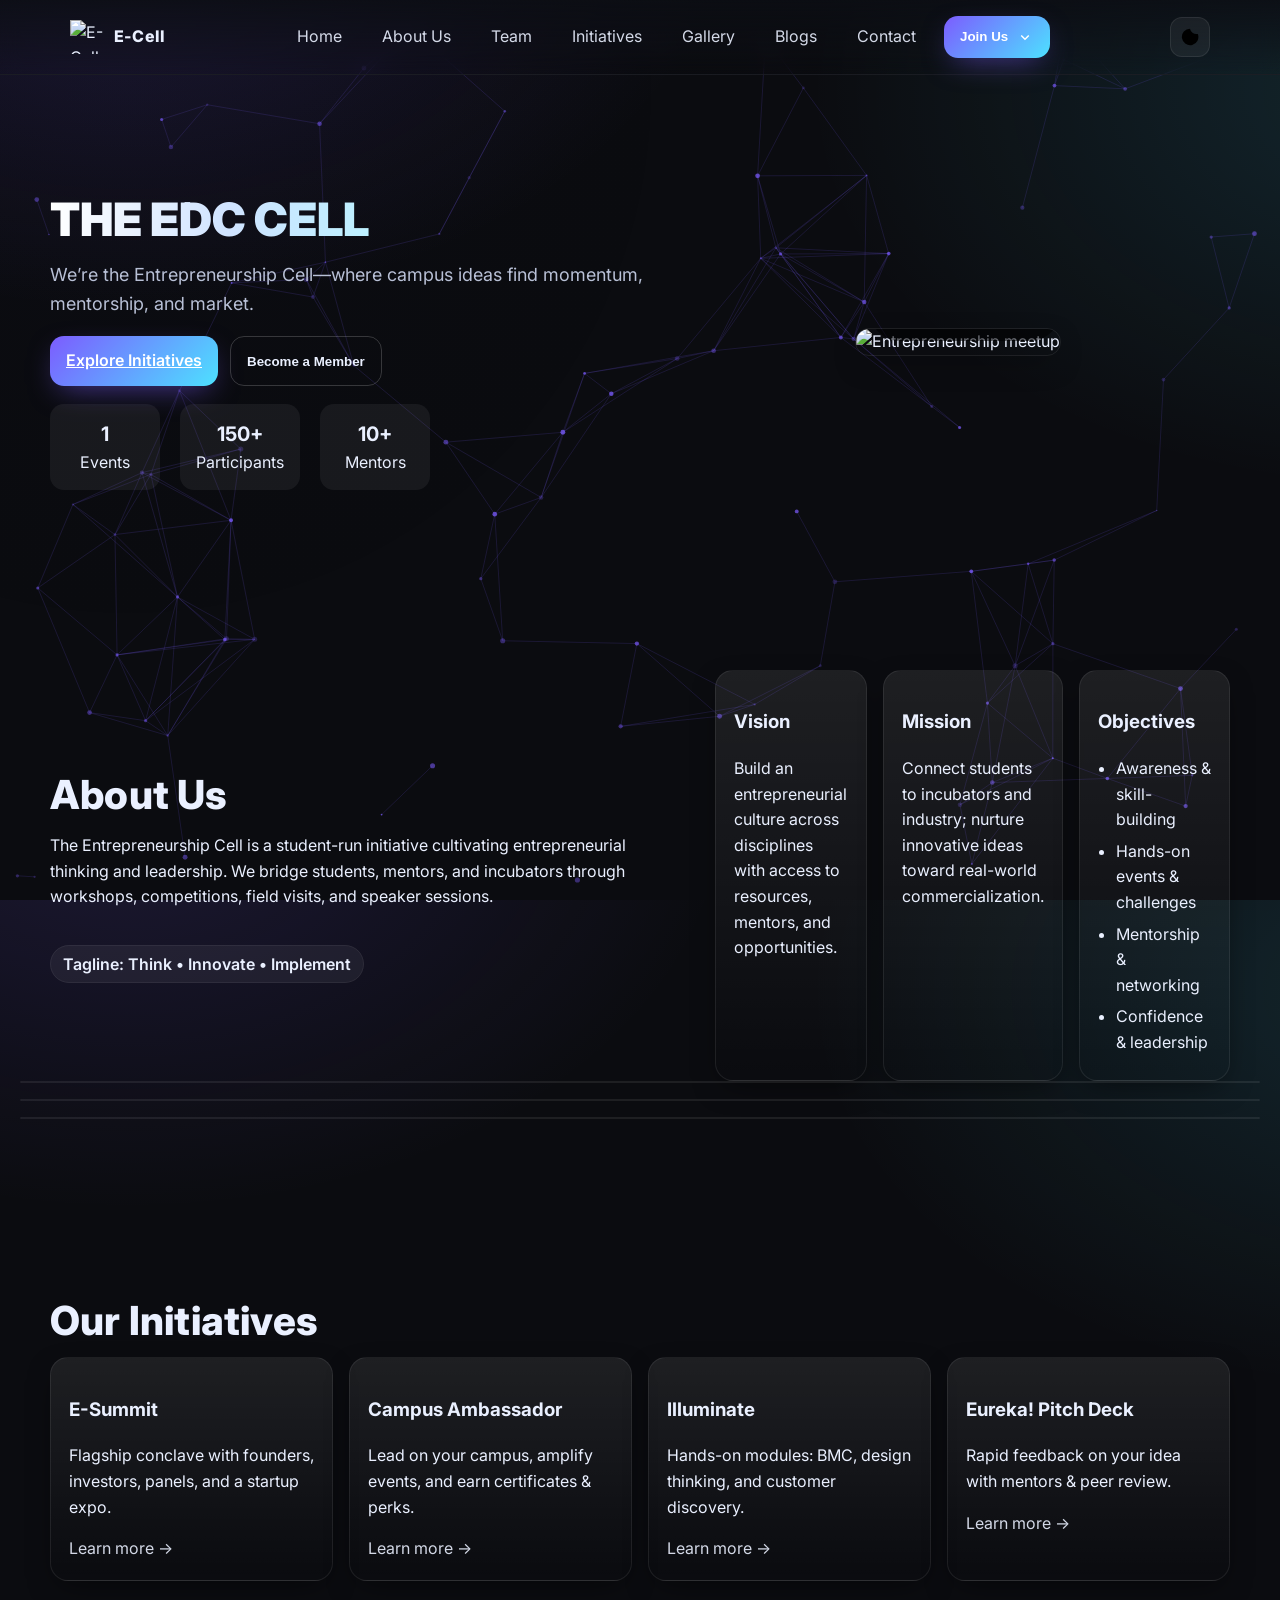
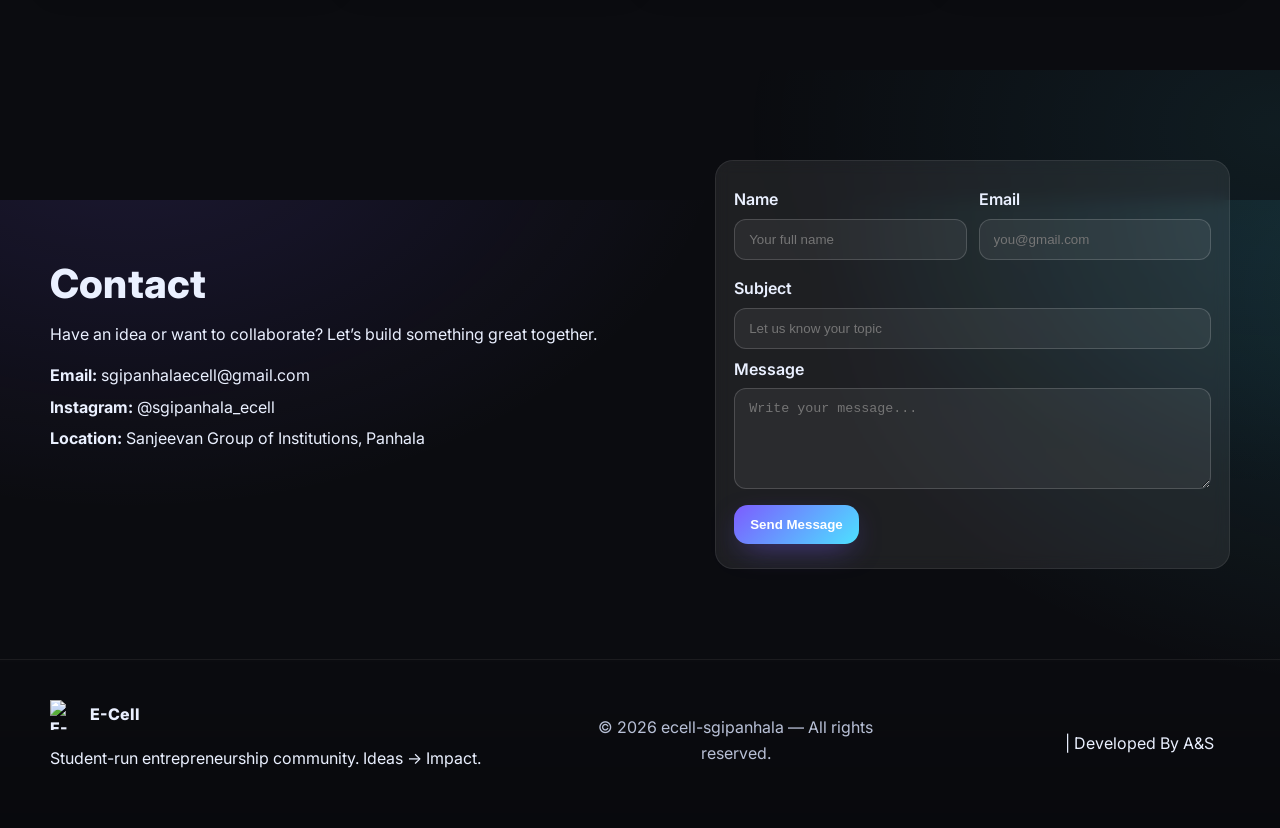
==== commit 6317bfc9: "name" ====
--- a/index.html
+++ b/index.html
@@ -76,7 +76,7 @@
     <div class="hero-inner container">
       <div class="hero-content">
         <h1 class="gradient-title">
-    The EDC Cell
+    THE EDC CELL
         </h1>
         <p class="lead">
           We’re the Entrepreneurship Cell—where campus ideas find momentum, mentorship, and market.
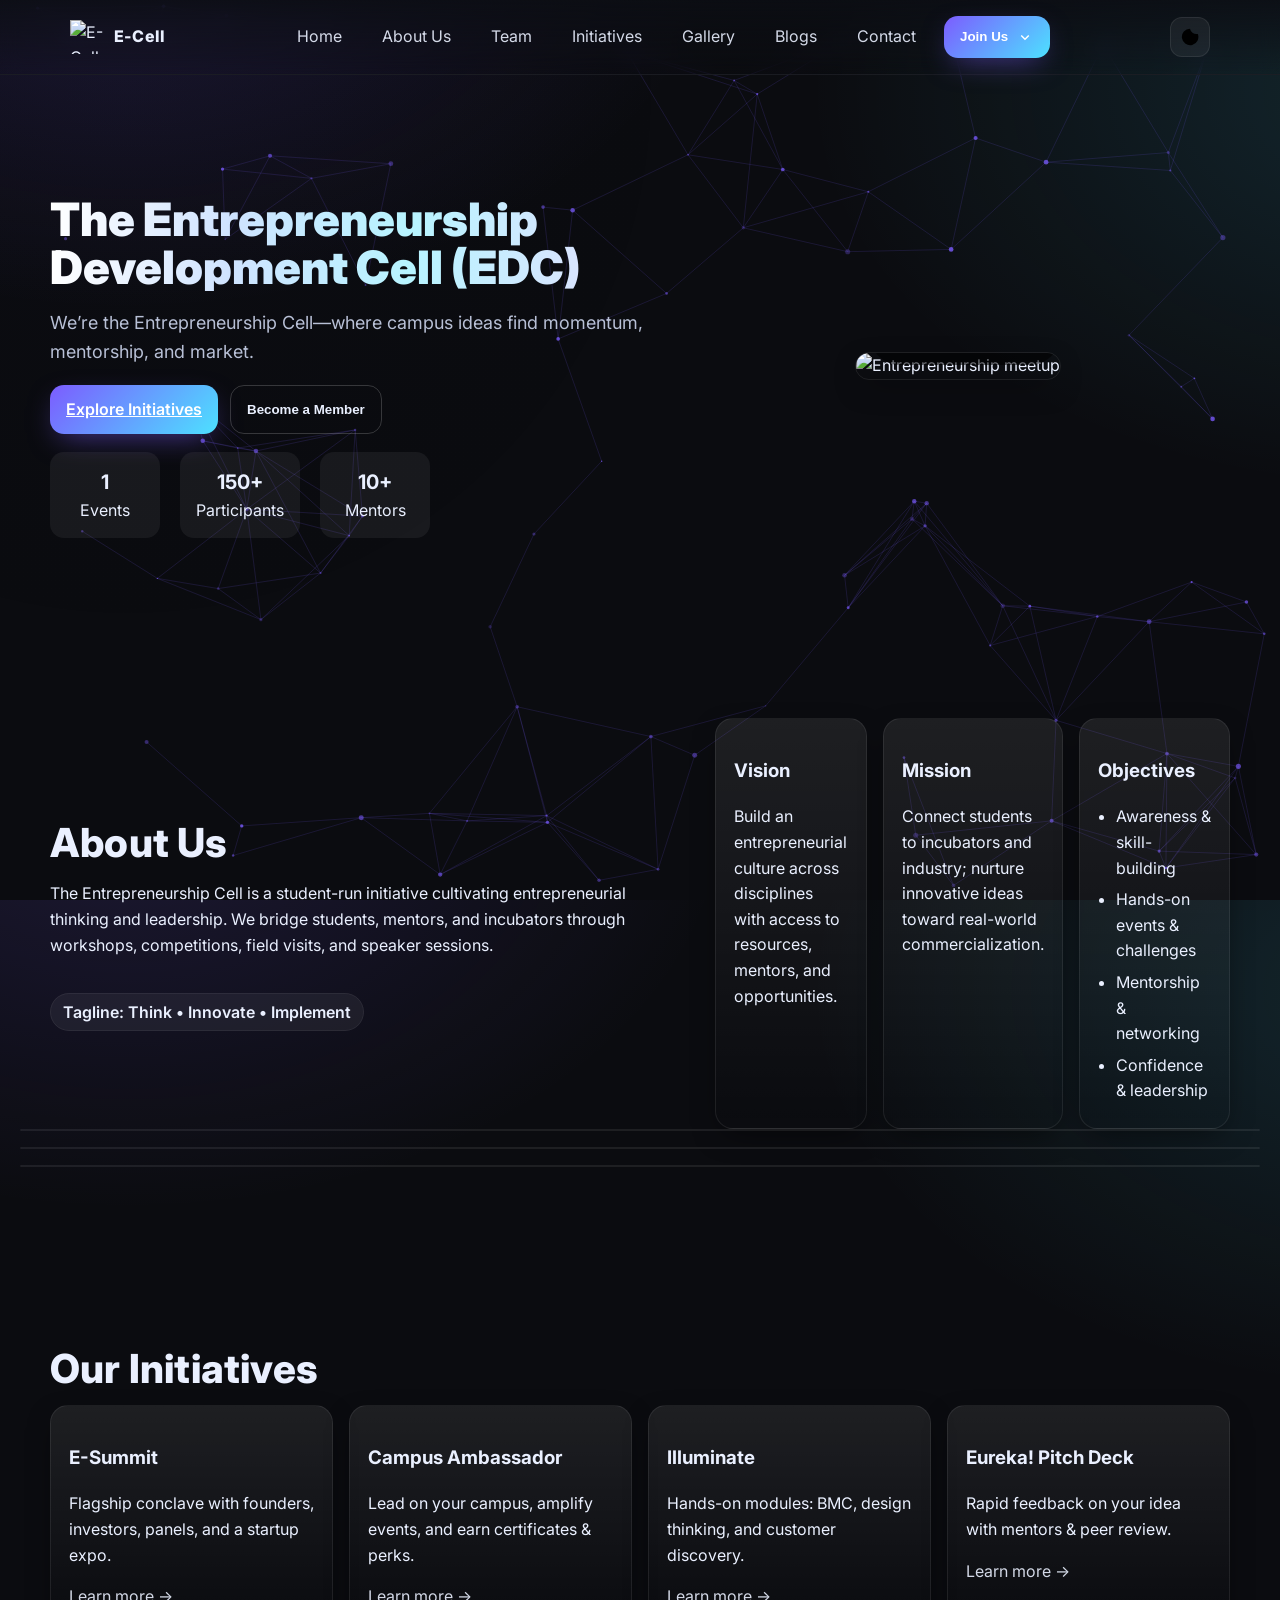
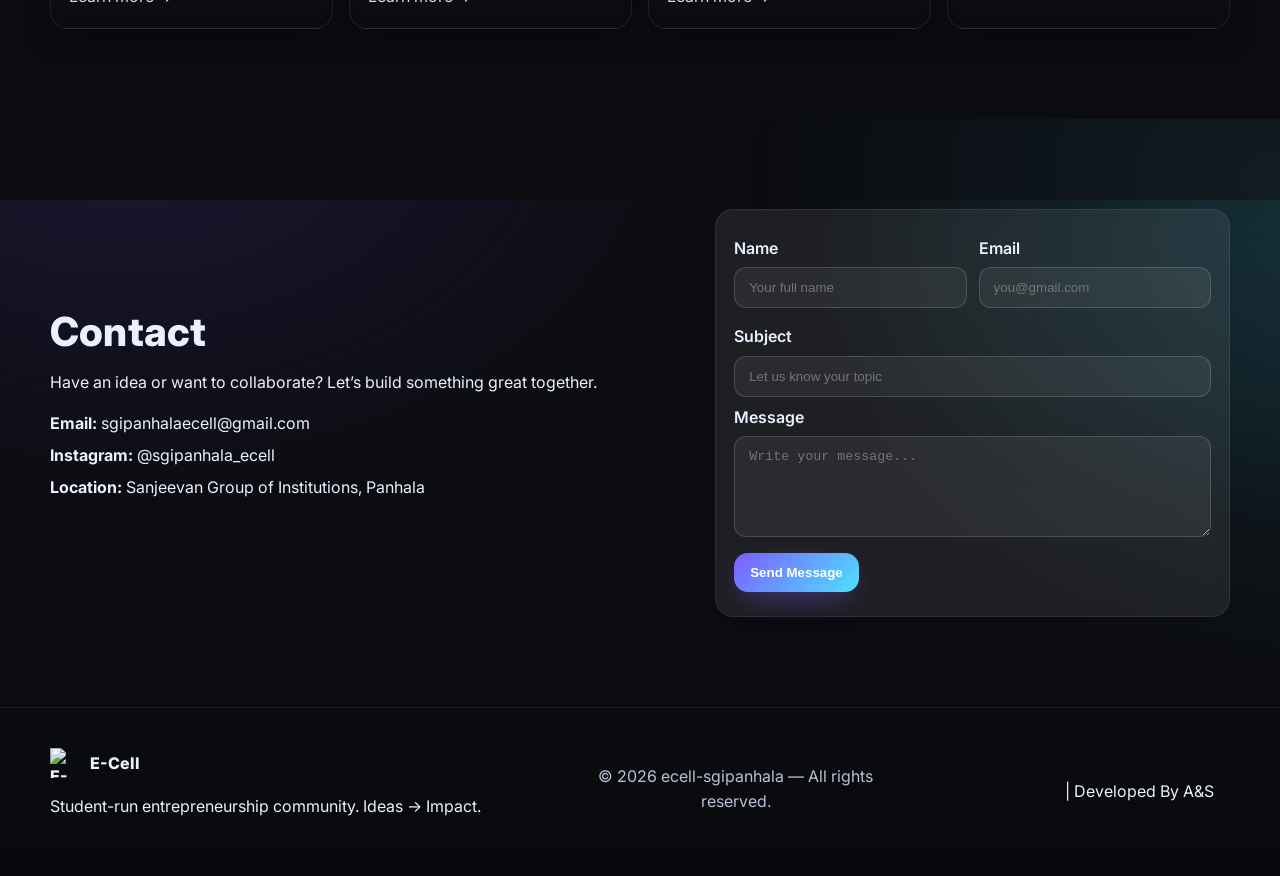
==== commit 20e11c15: "name1" ====
--- a/index.html
+++ b/index.html
@@ -76,7 +76,7 @@
     <div class="hero-inner container">
       <div class="hero-content">
         <h1 class="gradient-title">
-    THE EDC CELL
+    The Entrepreneurship <br> Development Cell (EDC) 
         </h1>
         <p class="lead">
           We’re the Entrepreneurship Cell—where campus ideas find momentum, mentorship, and market.
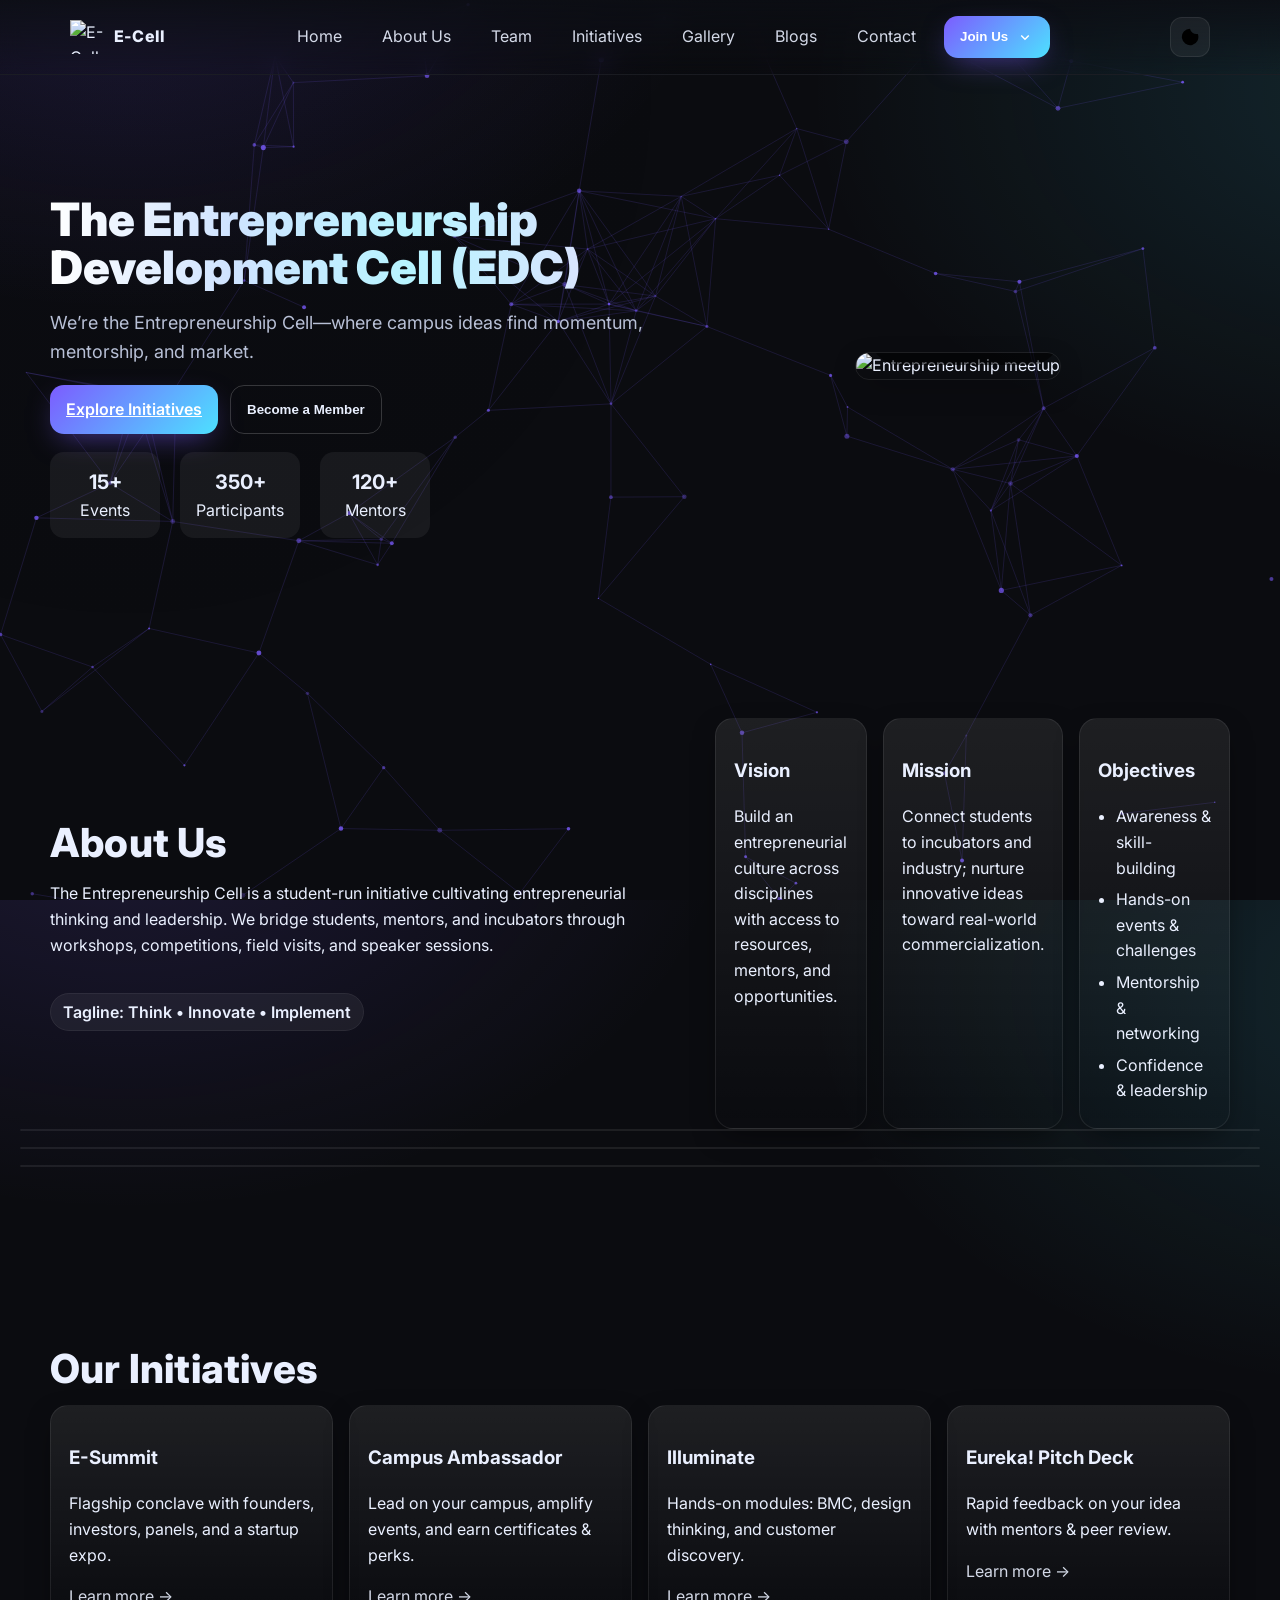
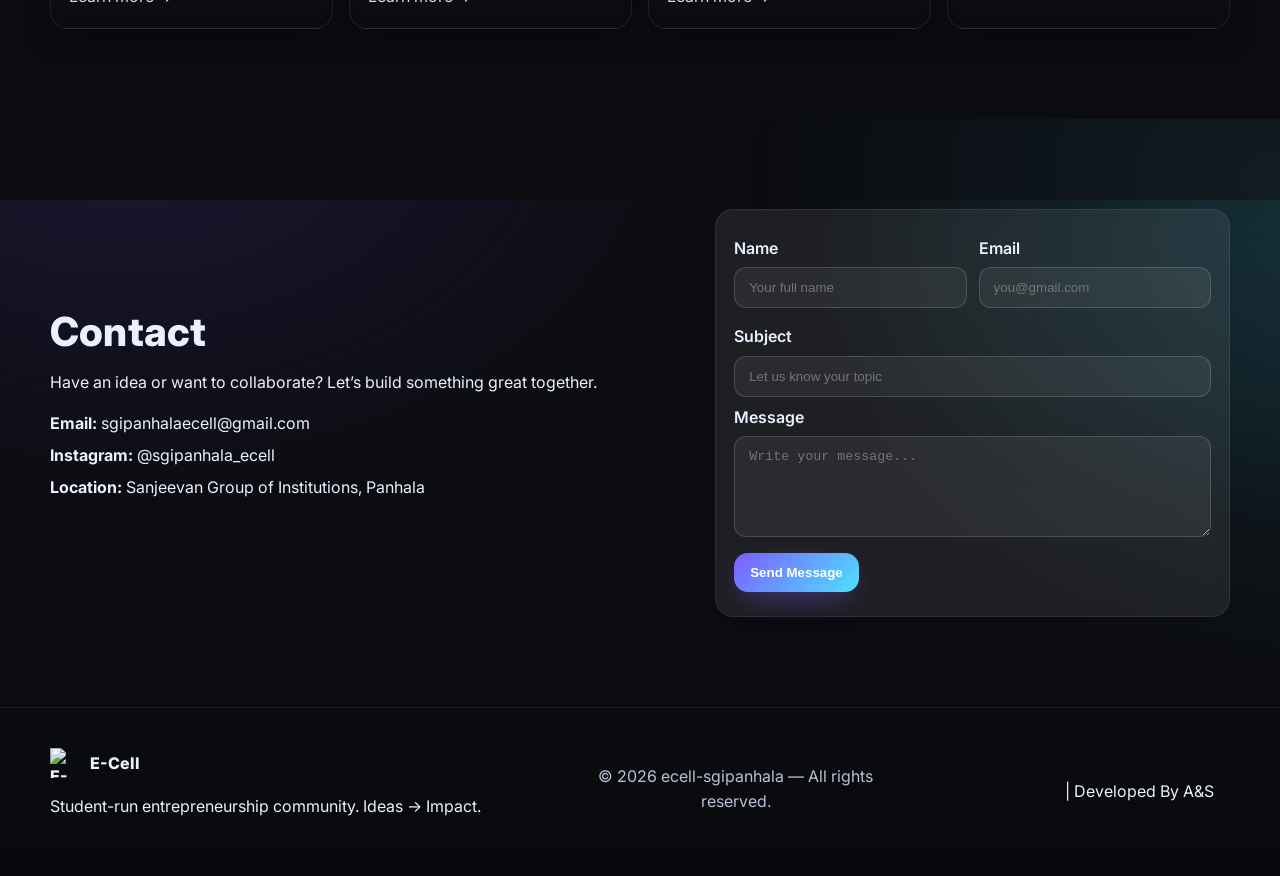
==== commit 0af45db4: "events" ====
--- a/index.html
+++ b/index.html
@@ -86,9 +86,9 @@
           <button class="btn btn-ghost" data-open-auth="register">Become a Member</button>
         </div>
         <ul class="hero-stats">
-          <li><strong>1</strong><span>Events</span></li>
-          <li><strong>150+</strong><span>Participants</span></li>
-          <li><strong>10+</strong><span>Mentors</span></li>
+          <li><strong>15+</strong><span>Events</span></li>
+          <li><strong>350+</strong><span>Participants</span></li>
+          <li><strong>120+</strong><span>Mentors</span></li>
         </ul>
       </div>
       <div class="hero-visual">
